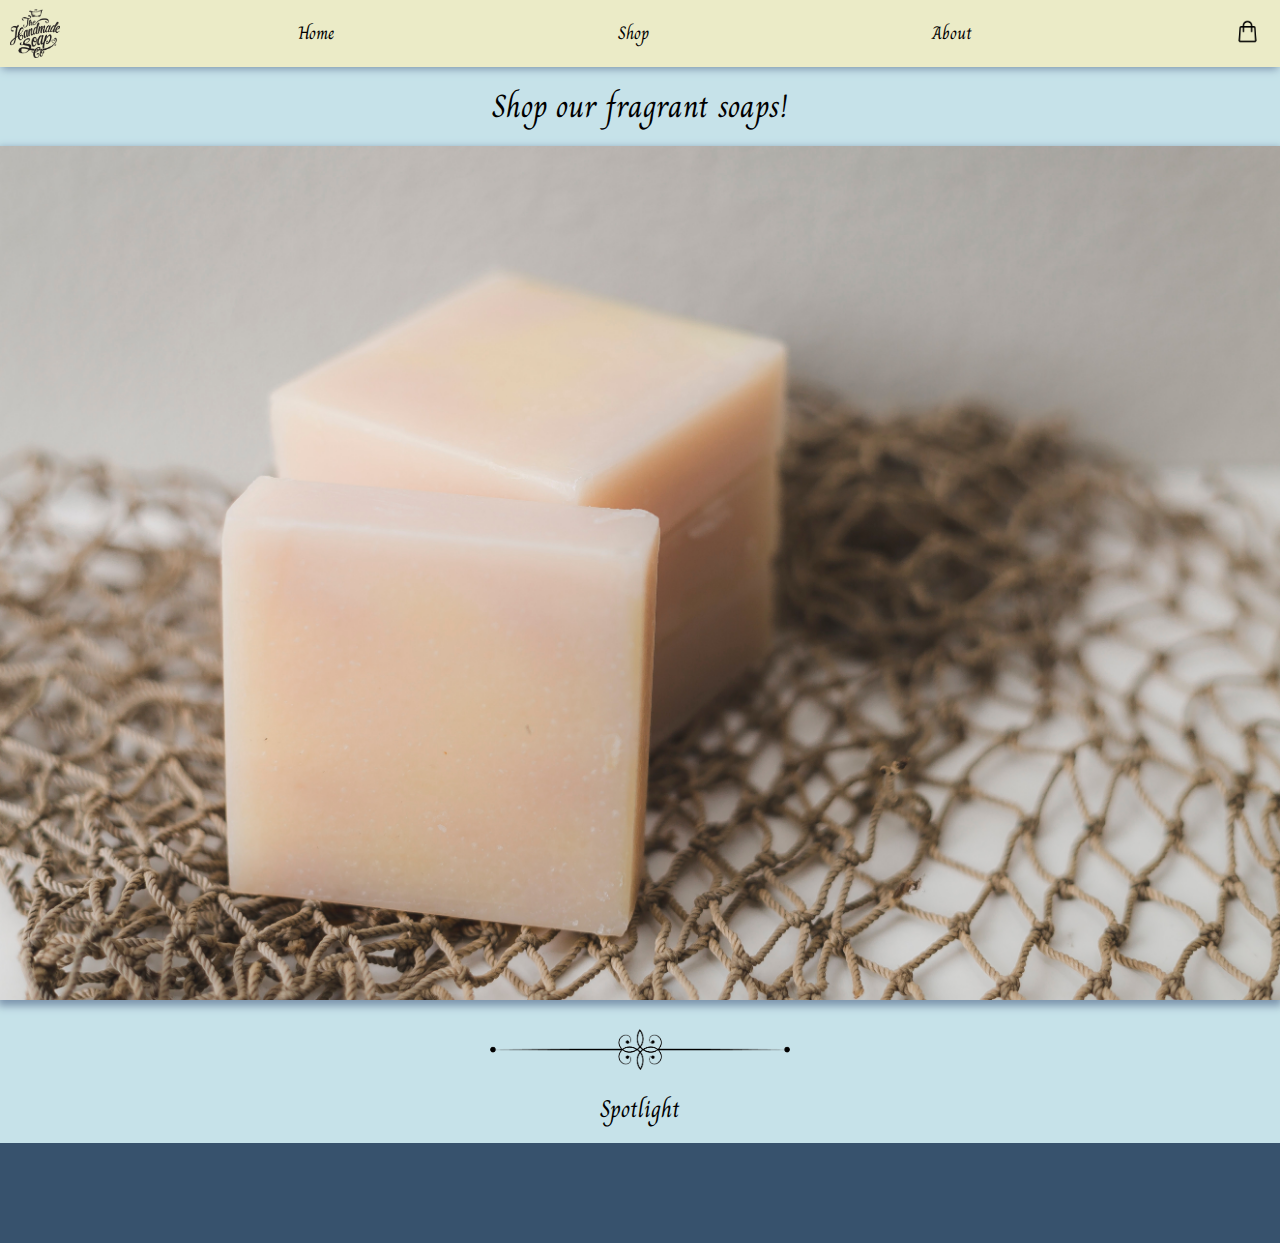
==== index.html @ ff0474ac "first commit" ====
<!DOCTYPE html>
<html lang="en">
  <head>
    <meta charset="UTF-8" />
    <meta name="viewport" content="width=device-width, initial-scale=1.0" />
    <title>Lush and Plush - Home</title>
    <link rel="stylesheet" href="./styles/normalize.css" />
    <link rel="stylesheet" href="./styles/styles.css" />
    <link rel="preconnect" href="https://fonts.googleapis.com" />
    <link rel="preconnect" href="https://fonts.gstatic.com" crossorigin />
    <link
      href="https://fonts.googleapis.com/css2?family=Alex+Brush&family=Barriecito&family=BenchNine&family=Charm&family=Cookie&family=Great+Vibes&display=swap"
      rel="stylesheet"
    />
  </head>
  <body>
    <header>
      <nav class="navbar">
        <img src="./images/soap-logo.png" alt="lush-and-plush-logo" />
        <a href="index.html">Home</a>
        <a href="shop.html">Shop</a>
        <a href="contact.html">About</a>
        <a href="shopping-cart.html" id="shopping-cart"
          ><img src="./images/shopping-bag.png" alt="shopping-cart-icon"
        /></a>
      </nav>
    </header>
    <main>
      <h1>Shop our fragrant soaps!</h1>
      <img src="./images/floral-energy.jpg" alt="header-image" id="hero-img" />
      <img src="./images/divider-3.png" alt="divider" class="divider" />
      <h2>Spotlight</h2>
    </main>
    <footer></footer>
    <script src="./scripts/catalog.js"></script>
  </body>
</html>
---- styles/styles.css ----
:root {
  --primary-color: #f0ccba;
  --secondary-color: #37526d;
  --accent-1: #c6e2e9;
  --accent-2: #ebebc7;
  --accent-3: #ebc091;
}

/* Reset default margin and padding for list items */
.navbar {
  list-style: none;
  margin: 0;
  padding: 0;
  display: flex;
  align-items: center;
  justify-content: space-between;
  background-color: var(--accent-2); /* Set your desired background color */
  padding: 8px 10px; /* Adjust the padding as needed */
  font-family: "Charm", cursive;
  font-size: 18px;
  box-shadow: 0px 4px 8px -2px #7d95ad;
}

.navbar img {
  width: 50px; /* Adjust the logo size as needed */
  height: auto;
}

.navbar a {
  text-decoration: none;
  color: #000; /* Set the text color */
  padding: 15px 30px;
  border-radius: 10px;
  margin: 0 15px; /* Adjust the spacing between links */
  transition-duration: 0.3s; /* Add smooth color transition */
}

.navbar a:hover {
  background-color: var(--primary-color); /* Change text color on hover */
}

.navbar a:last-child {
  margin-right: 0; /* Remove right margin from the last link */
}

.navbar img:last-child {
  width: 25px; /* Adjust the shopping cart icon size */
}

#shopping-cart {
  border-radius: 50%;
  padding: 10px;
}

/* Responsive styling for smaller screens */
@media (max-width: 768px) {
  .navbar {
    flex-direction: column;
    align-items: center;
  }

  .navbar a {
    margin: 10px 0;
  }
}

body {
  background-color: var(--accent-1);
}

main {
  text-align: center;
}

footer {
  background-color: var(--secondary-color);
  height: 100px;
}

#hero-img {
  width: 100%;
  box-shadow: 0px 4px 8px 2px #7d95ad;
}

h1,
h2,
h3,
h4 {
  font-family: "Charm", cursive;
  font-weight: 400;
}

.divider {
  width: 50%;
  max-width: 300px;
  display: block;
  margin: 25px auto;
}

#shop {
  display: grid;
  grid-template-columns: 1fr 6fr 1fr;
}

#catalog {
  margin: 50px;
  display: grid;
  grid-template-columns: repeat(3, 1fr);
  gap: 25px;
  grid-column: 2;
}

#catalog img {
  width: 75%;
  max-width: 200px;
  border-radius: 5px;
  box-shadow: 0px 2px 8px 1px #7d95ad;
}

.card{
  /* background-color: var(--accent-2); */
  border-radius: 10px;
  padding: 15px;
  /* box-shadow: 0px 2px 8px 1px #7d95ad; */
  /* border: var(--secondary-color) solid 5px; */
}

.card h3 {
  font-weight: 700;
  margin-bottom: 0px;
}

.card p {
  margin-top: 0px;
}
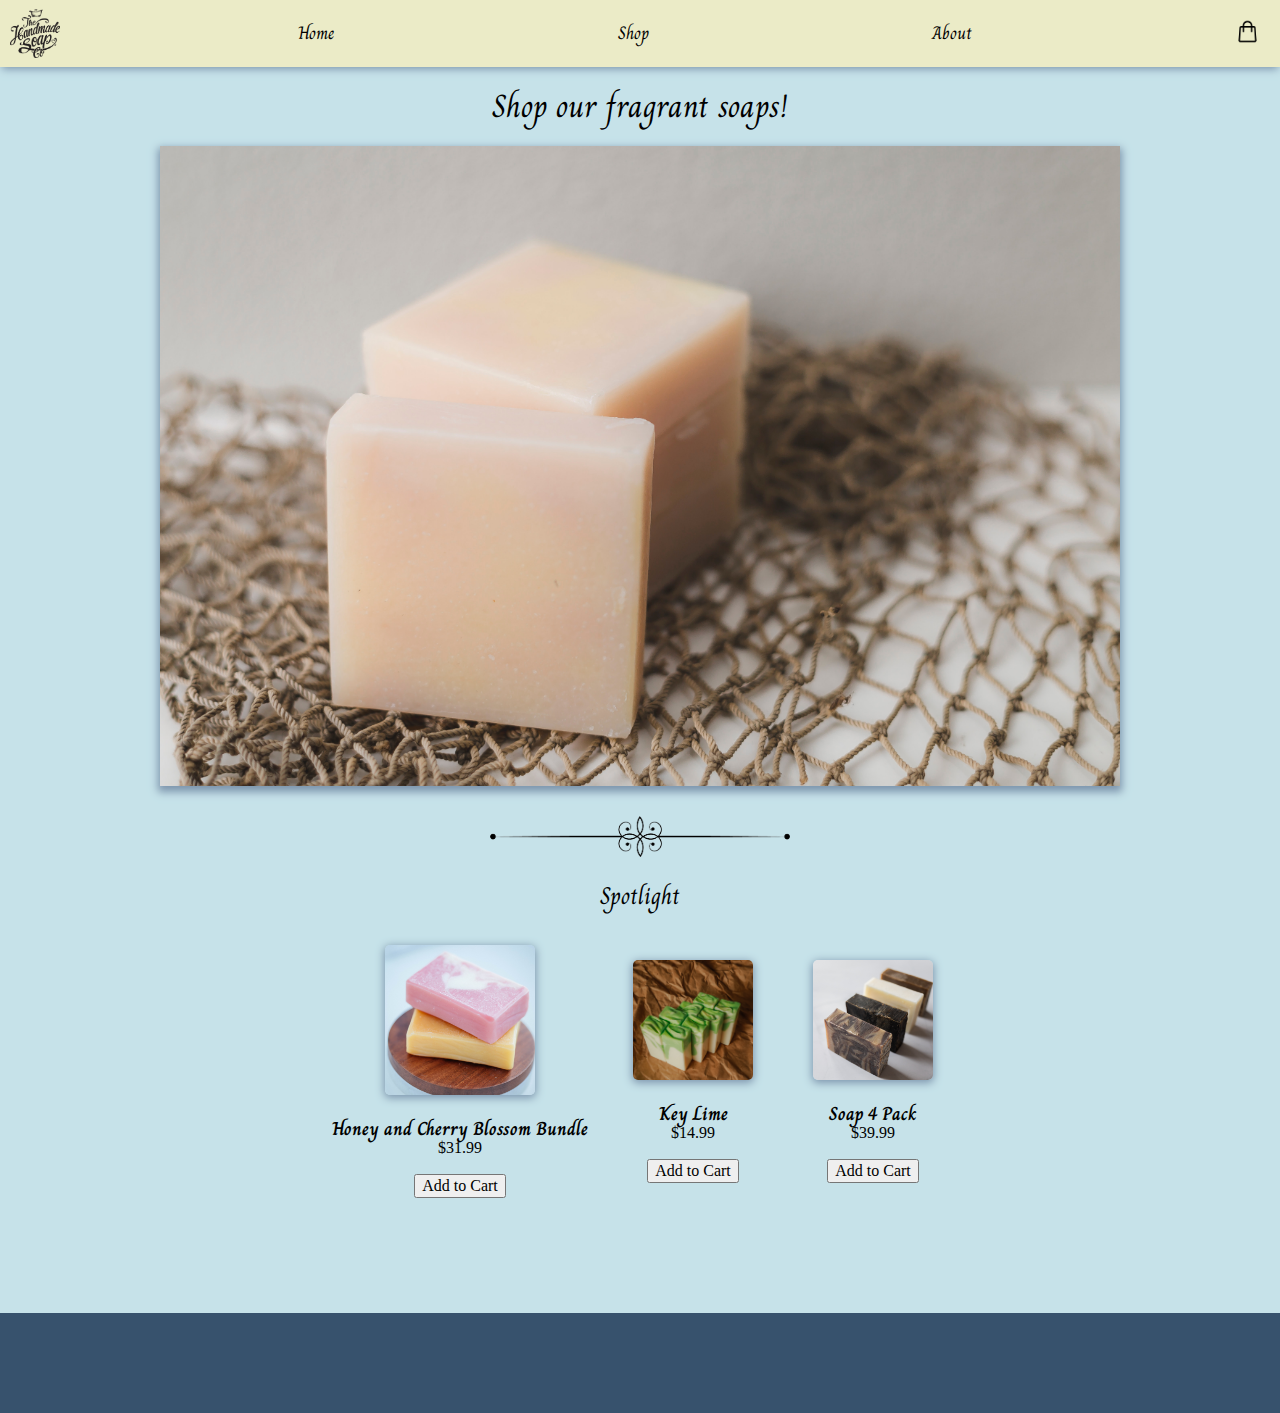
==== commit 58da5972: "Created spotlight mechanic" ====
--- a/index.html
+++ b/index.html
@@ -30,8 +30,10 @@
       <img src="./images/floral-energy.jpg" alt="header-image" id="hero-img" />
       <img src="./images/divider-3.png" alt="divider" class="divider" />
       <h2>Spotlight</h2>
+      <div id="spotlight"></div>
+      <div class="catalog"></div>
     </main>
     <footer></footer>
-    <script src="./scripts/catalog.js"></script>
+    <script src="./scripts/spotlight.js"></script>
   </body>
 </html>
--- a/styles/styles.css
+++ b/styles/styles.css
@@ -78,7 +78,7 @@
 }
 
 #hero-img {
-  width: 100%;
+  width: 75%;
   box-shadow: 0px 4px 8px 2px #7d95ad;
 }
 
@@ -102,7 +102,7 @@
   grid-template-columns: 1fr 6fr 1fr;
 }
 
-#catalog {
+.catalog {
   margin: 50px;
   display: grid;
   grid-template-columns: repeat(3, 1fr);
@@ -110,19 +110,28 @@
   grid-column: 2;
 }
 
-#catalog img {
-  width: 75%;
+#spotlight{
+  display: flex;
+  flex-direction: row;
+  align-items: center;
+  justify-content: center;
+}
+
+#spotlight img {
+  max-width: 150px;
+}
+
+
+.card img {
+  width: 80%;
   max-width: 200px;
   border-radius: 5px;
   box-shadow: 0px 2px 8px 1px #7d95ad;
 }
 
 .card{
-  /* background-color: var(--accent-2); */
   border-radius: 10px;
   padding: 15px;
-  /* box-shadow: 0px 2px 8px 1px #7d95ad; */
-  /* border: var(--secondary-color) solid 5px; */
 }
 
 .card h3 {
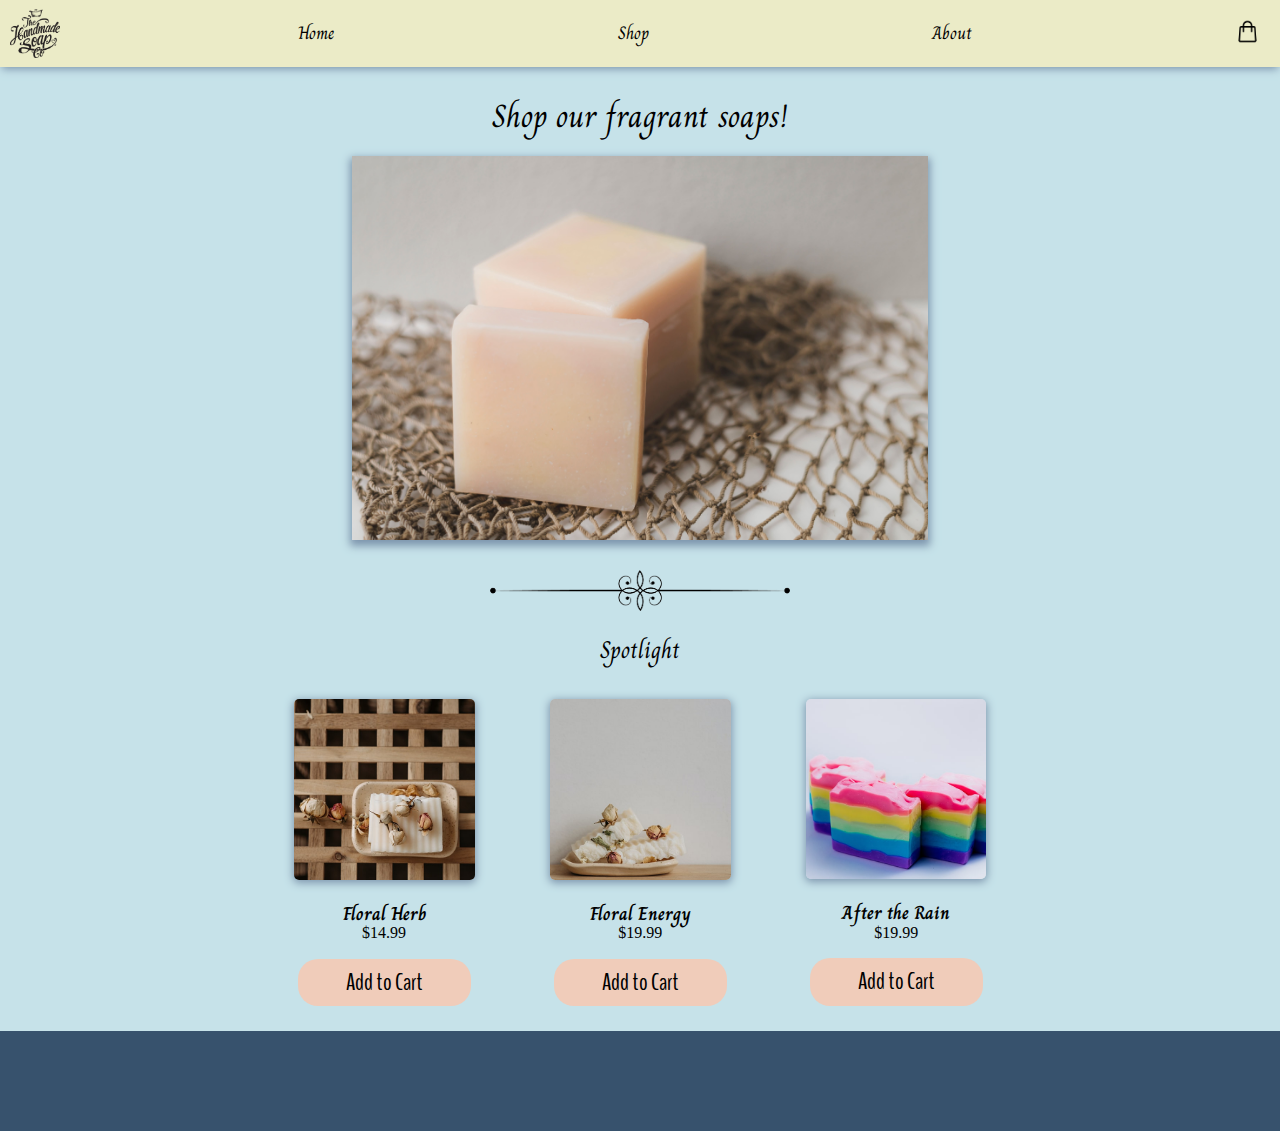
==== commit d689d102: "Spacing and styling" ====
--- a/index.html
+++ b/index.html
@@ -19,7 +19,7 @@
         <img src="./images/soap-logo.png" alt="lush-and-plush-logo" />
         <a href="index.html">Home</a>
         <a href="shop.html">Shop</a>
-        <a href="contact.html">About</a>
+        <a href="about.html">About</a>
         <a href="shopping-cart.html" id="shopping-cart"
           ><img src="./images/shopping-bag.png" alt="shopping-cart-icon"
         /></a>
--- a/styles/styles.css
+++ b/styles/styles.css
@@ -66,10 +66,13 @@
 
 body {
   background-color: var(--accent-1);
+  
 }
 
 main {
   text-align: center;
+  min-height: 76.3vh;
+  padding: 10px 20%;
 }
 
 footer {
@@ -102,7 +105,7 @@
   grid-template-columns: 1fr 6fr 1fr;
 }
 
-.catalog {
+#catalog {
   margin: 50px;
   display: grid;
   grid-template-columns: repeat(3, 1fr);
@@ -117,19 +120,15 @@
   justify-content: center;
 }
 
-#spotlight img {
-  max-width: 150px;
-}
-
-
 .card img {
   width: 80%;
-  max-width: 200px;
+  max-width: min-content;
   border-radius: 5px;
   box-shadow: 0px 2px 8px 1px #7d95ad;
 }
 
 .card{
+  max-width: 250px;
   border-radius: 10px;
   padding: 15px;
 }
@@ -143,4 +142,18 @@
   margin-top: 0px;
 }
 
+button {
+  border: none;
+  background-color: var(--primary-color);
+  padding: 10px 48px;
+  border-radius: 20px;
+  font-family: 'BenchNine', sans-serif;
+  font-size: 24px;
+}
 
+button:hover {
+  background-color: #e8b79e;
+  cursor: pointer;
+}
+
+
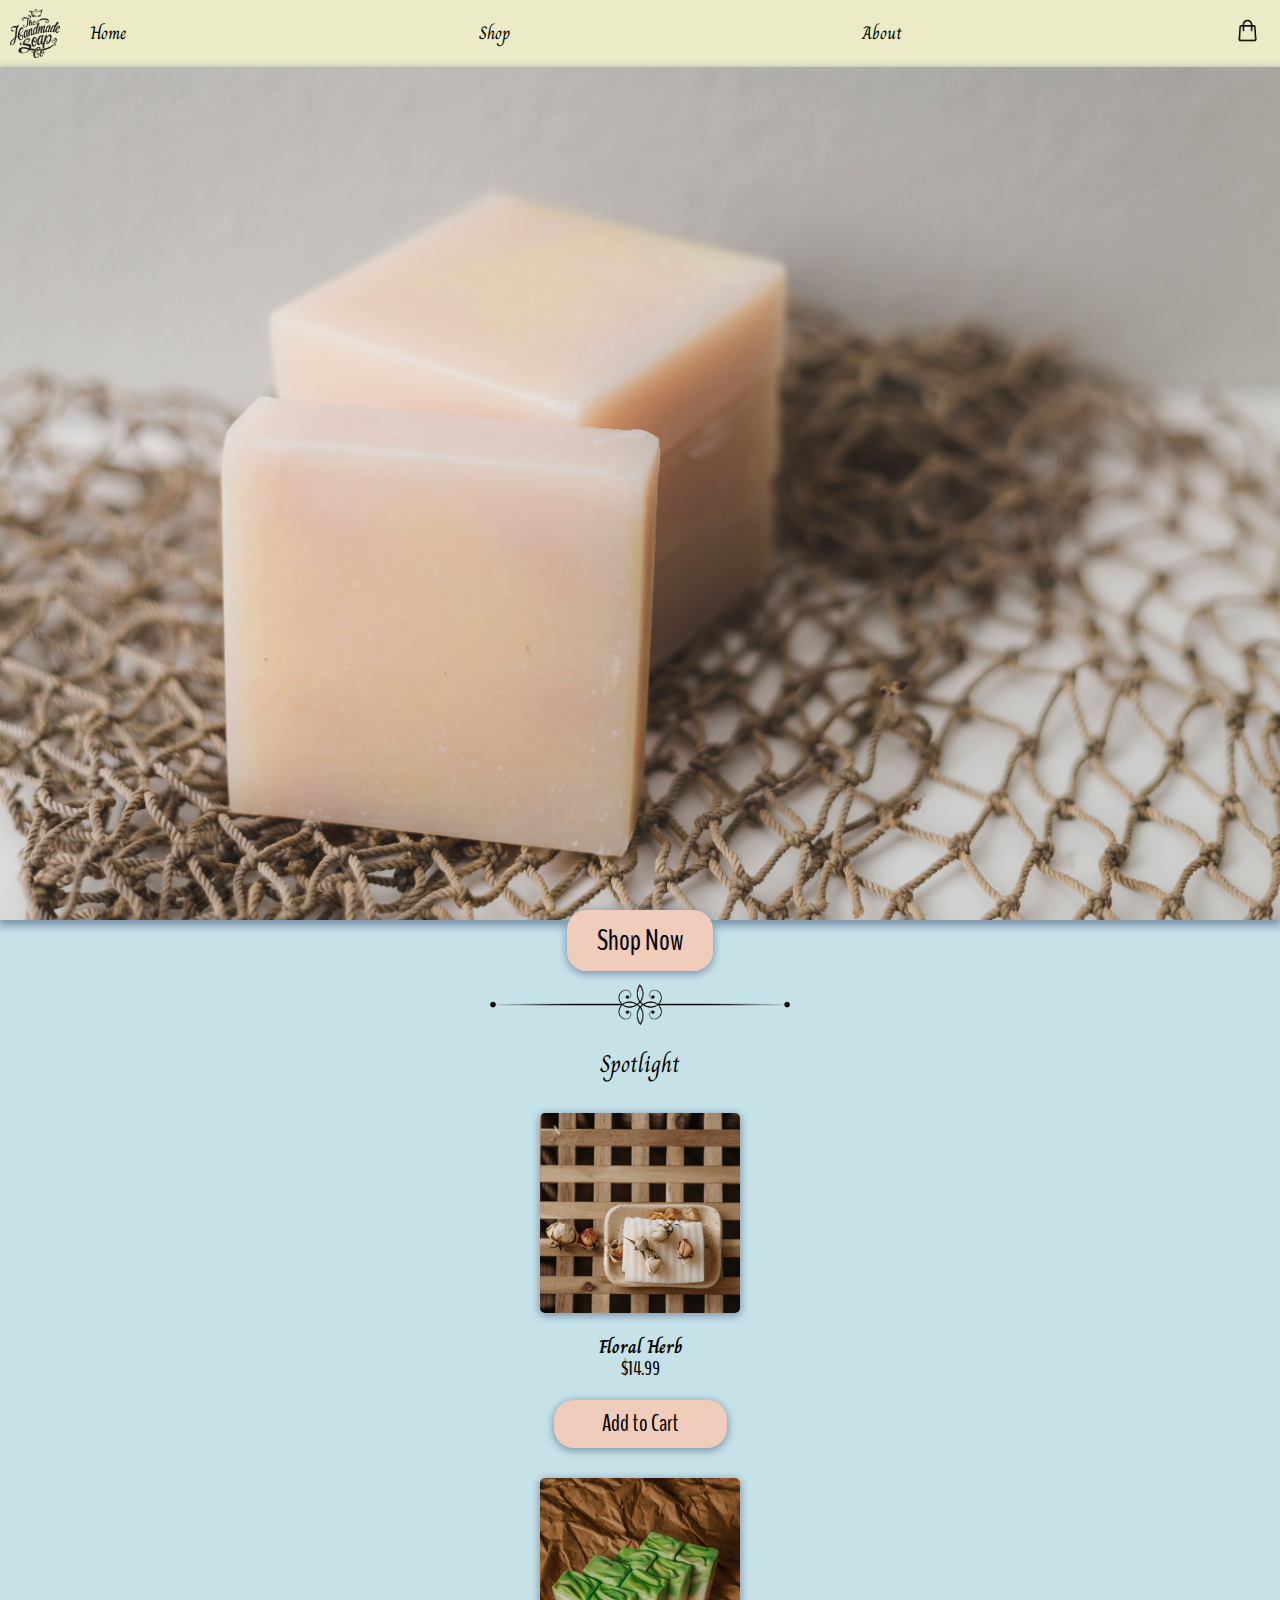
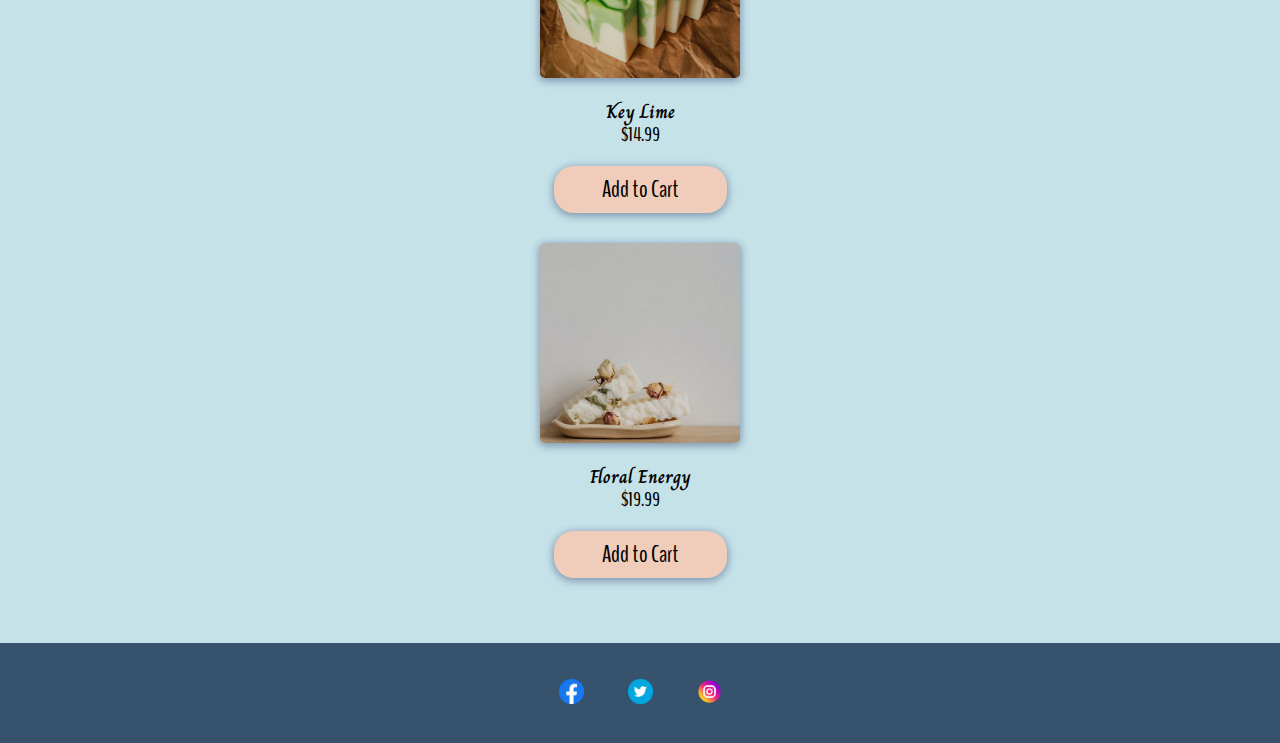
==== commit 542495f4: "Styled for mobile" ====
--- a/index.html
+++ b/index.html
@@ -12,28 +12,48 @@
       href="https://fonts.googleapis.com/css2?family=Alex+Brush&family=Barriecito&family=BenchNine&family=Charm&family=Cookie&family=Great+Vibes&display=swap"
       rel="stylesheet"
     />
+    <link
+      rel="stylesheet"
+      href="https://fonts.googleapis.com/css2?family=Material+Symbols+Outlined:opsz,wght,FILL,GRAD@24,400,0,0"
+    />
   </head>
   <body>
     <header>
       <nav class="navbar">
         <img src="./images/soap-logo.png" alt="lush-and-plush-logo" />
-        <a href="index.html">Home</a>
-        <a href="shop.html">Shop</a>
-        <a href="about.html">About</a>
-        <a href="shopping-cart.html" id="shopping-cart"
-          ><img src="./images/shopping-bag.png" alt="shopping-cart-icon"
-        /></a>
+        <div id="nav-links">
+          <a href="index.html">Home</a>
+          <a href="shop.html">Shop</a>
+          <a href="about.html">About</a>
+          <a href="shopping-cart.html" id="shopping-cart"
+            ><img src="./images/shopping-bag.png" alt="shopping-cart-icon"
+          /></a>
+        </div>
       </nav>
     </header>
     <main>
-      <h1>Shop our fragrant soaps!</h1>
+      <!-- <h1>Shop our fragrant soaps!</h1> -->
       <img src="./images/floral-energy.jpg" alt="header-image" id="hero-img" />
+      <a href="shop.html" class="call-to-action">Shop Now</a>
       <img src="./images/divider-3.png" alt="divider" class="divider" />
       <h2>Spotlight</h2>
       <div id="spotlight"></div>
       <div class="catalog"></div>
     </main>
-    <footer></footer>
+    <footer>
+      <div id="social">
+        <a href="https://facebook.com"
+          ><img src="images/facebook.webp" alt="Facebook"
+        /></a>
+        <a href="https://twitter.com"
+          ><img src="images/twitter.webp" alt="Twitter"
+        /></a>
+        <a href="https://instagram.com"
+          ><img src="images/instagram.webp" alt="Instagram"
+        /></a>
+      </div>
+    </footer>
     <script src="./scripts/spotlight.js"></script>
+    <script src="./scripts/menu.js"></script>
   </body>
 </html>
--- a/styles/styles.css
+++ b/styles/styles.css
@@ -31,12 +31,13 @@
   color: #000; /* Set the text color */
   padding: 15px 30px;
   border-radius: 10px;
-  margin: 0 15px; /* Adjust the spacing between links */
+  margin: 0; /* Adjust the spacing between links */
   transition-duration: 0.3s; /* Add smooth color transition */
 }
 
 .navbar a:hover {
-  background-color: var(--primary-color); /* Change text color on hover */
+  background-color: var(--primary-color);
+  box-shadow: 0px 2px 8px 1px #c7c79e; /* Change text color on hover */
 }
 
 .navbar a:last-child {
@@ -50,6 +51,13 @@
 #shopping-cart {
   border-radius: 50%;
   padding: 10px;
+}
+
+#nav-links {
+  display: flex;
+  width: 100%;
+  justify-content: space-between;
+  text-align: center;
 }
 
 /* Responsive styling for smaller screens */
@@ -66,22 +74,22 @@
 
 body {
   background-color: var(--accent-1);
-  
 }
 
 main {
   text-align: center;
   min-height: 76.3vh;
-  padding: 10px 20%;
 }
 
 footer {
+  display: flex;
   background-color: var(--secondary-color);
   height: 100px;
+  margin-top: 50px;
 }
 
 #hero-img {
-  width: 75%;
+  width: 100%;
   box-shadow: 0px 4px 8px 2px #7d95ad;
 }
 
@@ -93,6 +101,11 @@
   font-weight: 400;
 }
 
+p {
+  font-family: "BenchNine", sans-serif;
+  font-size: 20px;
+}
+
 .divider {
   width: 50%;
   max-width: 300px;
@@ -106,18 +119,36 @@
 }
 
 #catalog {
-  margin: 50px;
+  margin: auto;
   display: grid;
-  grid-template-columns: repeat(3, 1fr);
-  gap: 25px;
+  gap: 30px;
   grid-column: 2;
 }
 
-#spotlight{
-  display: flex;
-  flex-direction: row;
+#spotlight {
+  display: flex;
+  flex-direction: column;
   align-items: center;
   justify-content: center;
+}
+
+#about {
+  padding: 20px 20%;
+}
+
+#email {
+  padding: 10px 20px;
+  text-decoration: none;
+  color: #000;
+  background-color: var(--primary-color);
+  border-radius: 20px;
+  font-family: "BenchNine", sans-serif;
+  font-size: 24px;
+  box-shadow: 0px 2px 8px 1px #7d95ad;
+}
+
+#email:hover {
+  background-color: #e8b79e;
 }
 
 .card img {
@@ -127,7 +158,7 @@
   box-shadow: 0px 2px 8px 1px #7d95ad;
 }
 
-.card{
+.card {
   max-width: 250px;
   border-radius: 10px;
   padding: 15px;
@@ -147,8 +178,9 @@
   background-color: var(--primary-color);
   padding: 10px 48px;
   border-radius: 20px;
-  font-family: 'BenchNine', sans-serif;
+  font-family: "BenchNine", sans-serif;
   font-size: 24px;
+  box-shadow: 0px 2px 8px 1px #7d95ad;
 }
 
 button:hover {
@@ -156,4 +188,25 @@
   cursor: pointer;
 }
 
-
+#social img {
+  width: 25px;
+  margin: 20px;
+}
+
+#social {
+  align-items: center;
+  justify-content: flex-end;
+  margin: auto;
+}
+
+.call-to-action {
+  max-width: 100px;
+  padding: 10px 30px;
+  text-decoration: none;
+  color: #000;
+  background-color: var(--primary-color);
+  border-radius: 20px;
+  font-family: "BenchNine", sans-serif;
+  font-size: 30px;
+  box-shadow: 0px 2px 8px 1px #7d95ad;
+}
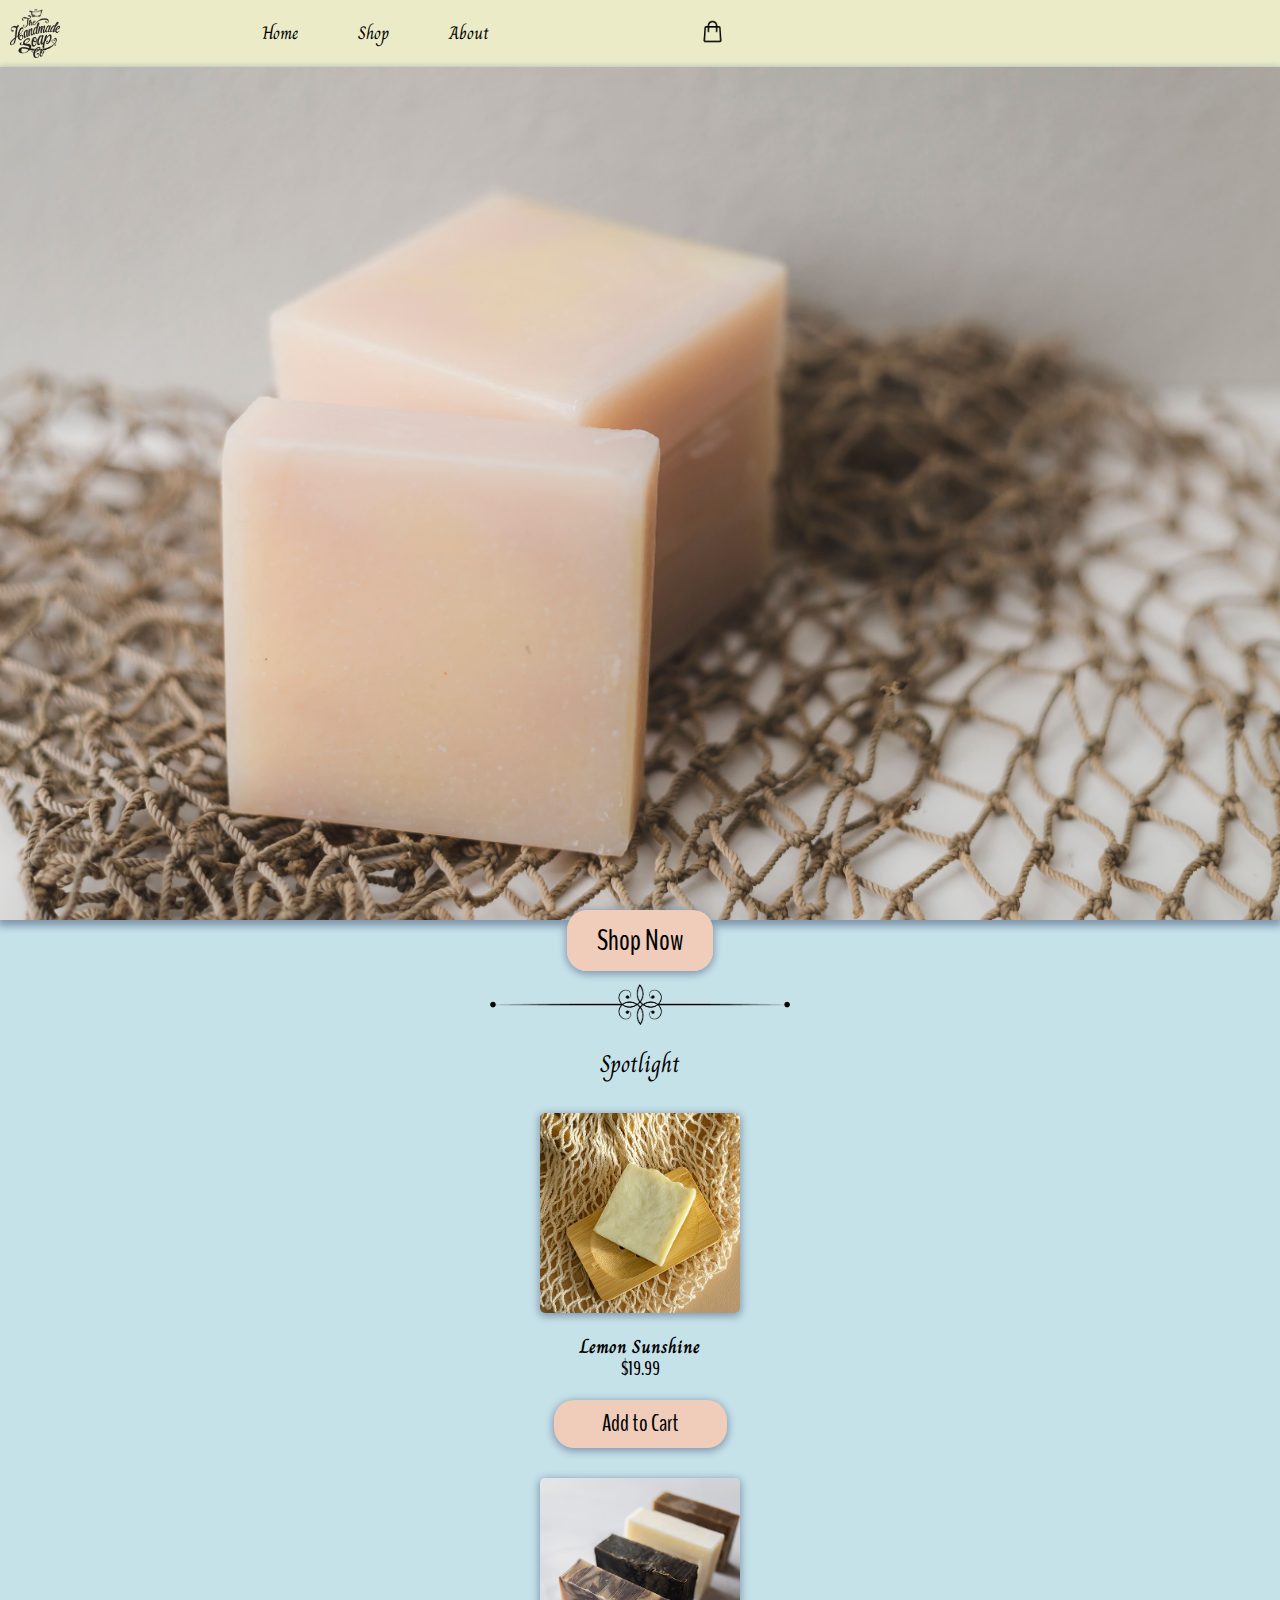
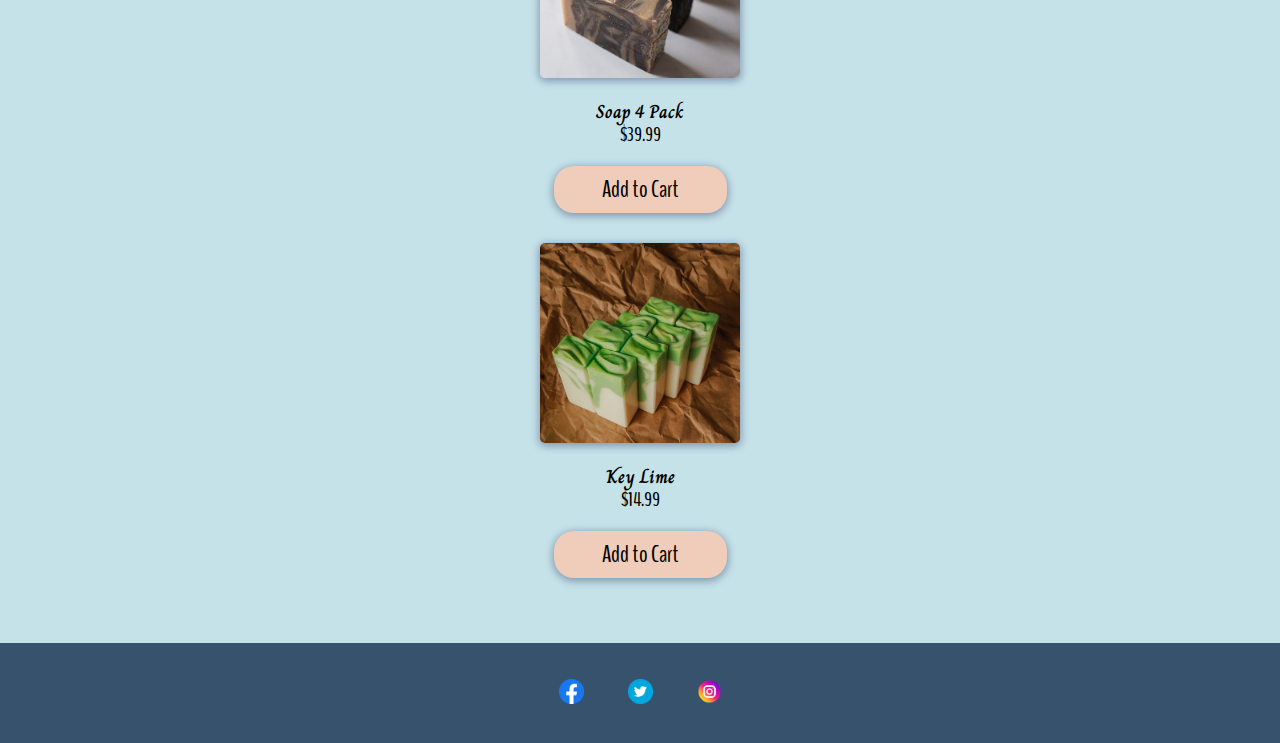
==== commit 6303a525: "Styling" ====
--- a/index.html
+++ b/index.html
@@ -6,6 +6,8 @@
     <title>Lush and Plush - Home</title>
     <link rel="stylesheet" href="./styles/normalize.css" />
     <link rel="stylesheet" href="./styles/styles.css" />
+    <link rel="stylesheet" href="./styles/medium.css" />
+    <link rel="stylesheet" href="./styles/large.css" />
     <link rel="preconnect" href="https://fonts.googleapis.com" />
     <link rel="preconnect" href="https://fonts.gstatic.com" crossorigin />
     <link
@@ -25,10 +27,10 @@
           <a href="index.html">Home</a>
           <a href="shop.html">Shop</a>
           <a href="about.html">About</a>
-          <a href="shopping-cart.html" id="shopping-cart"
-            ><img src="./images/shopping-bag.png" alt="shopping-cart-icon"
-          /></a>
         </div>
+        <a href="shopping-cart.html" id="shopping-cart"
+          ><img src="./images/shopping-bag.png" alt="shopping-cart-icon"
+        /></a>
       </nav>
     </header>
     <main>
--- a/styles/styles.css
+++ b/styles/styles.css
@@ -55,7 +55,7 @@
 
 #nav-links {
   display: flex;
-  width: 100%;
+  width: 70%;
   justify-content: space-between;
   text-align: center;
 }
@@ -67,6 +67,10 @@
     align-items: center;
   }
 
+  .navbar:last-child {
+    flex-direction: row;
+  }
+
   .navbar a {
     margin: 10px 0;
   }
--- a/styles/medium.css
+++ b/styles/medium.css
@@ -0,0 +1,18 @@
+@media (min-width: 768px) {
+  #nav-links {
+    width: 50%;
+    justify-content: center;
+  }
+
+  #nav-links:last-child {
+    justify-content: end;
+  }
+
+  .navbar {
+    justify-content: center;
+  }
+
+  .navbar:first-child {
+    justify-content: start;
+  }
+}
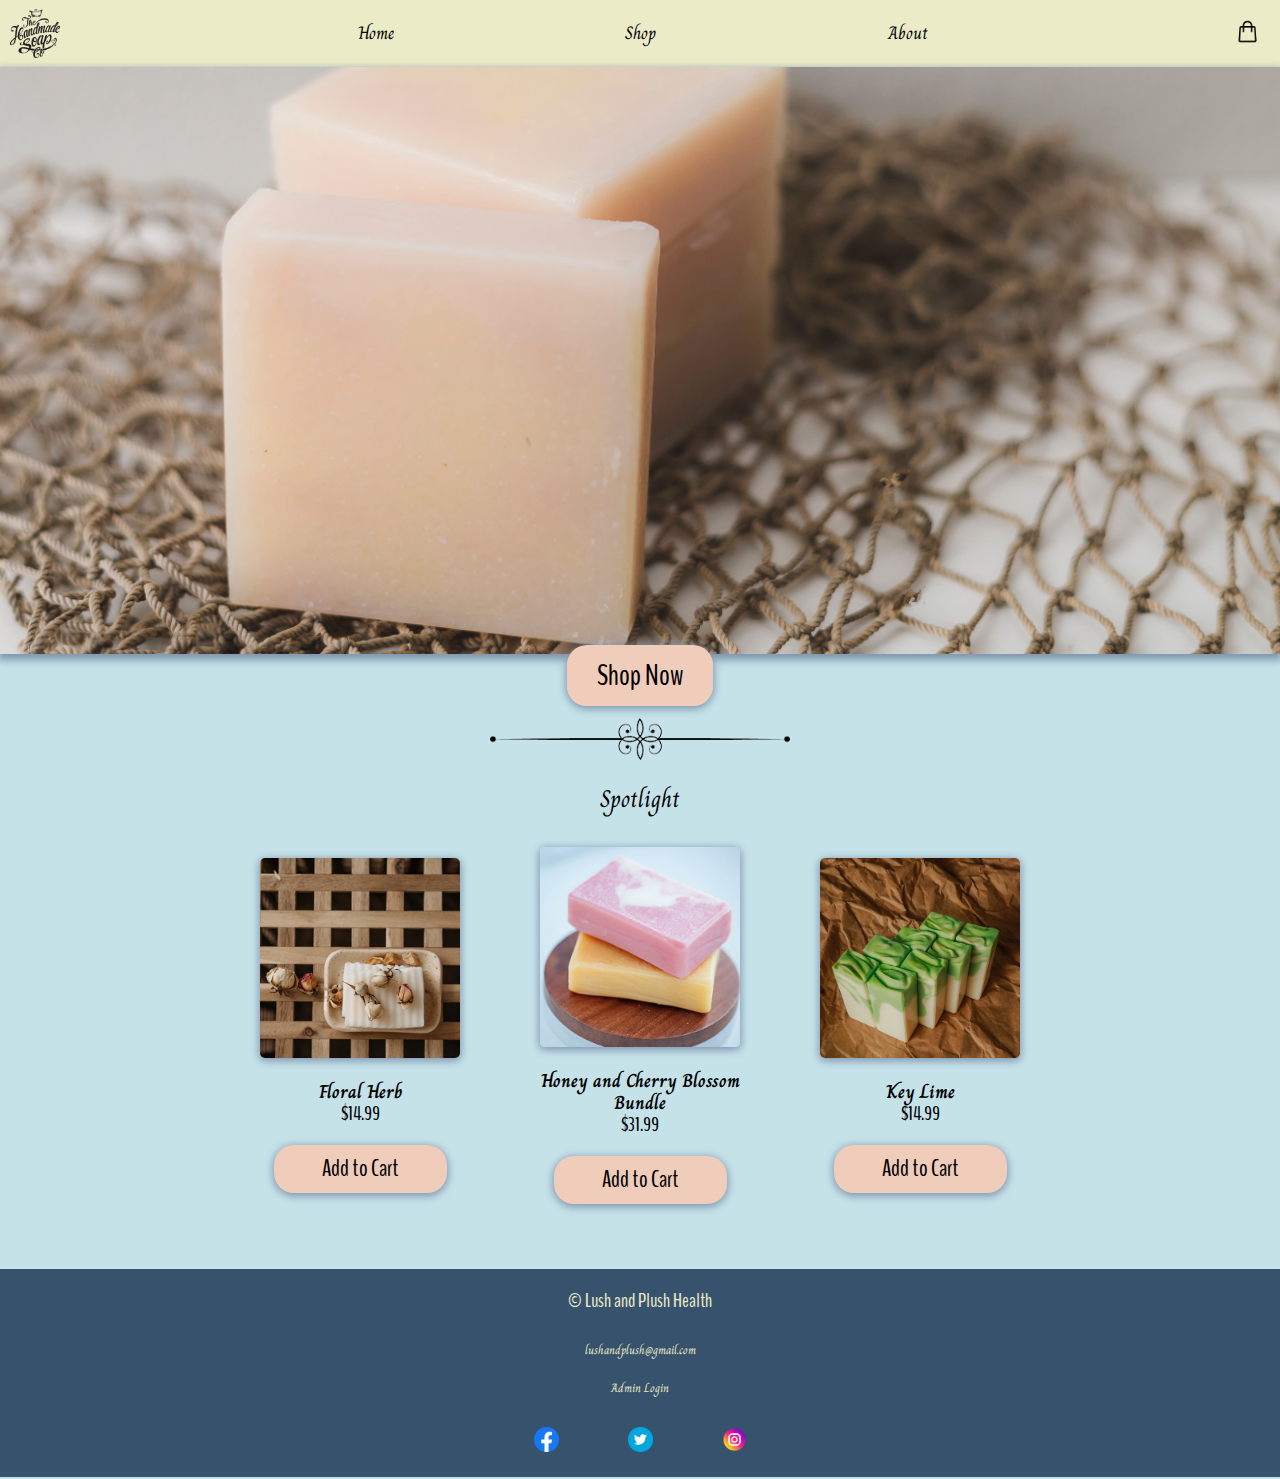
==== commit 65d777e4: "Built add to cart function and fixed styling" ====
--- a/index.html
+++ b/index.html
@@ -22,7 +22,11 @@
   <body>
     <header>
       <nav class="navbar">
-        <img src="./images/soap-logo.png" alt="lush-and-plush-logo" />
+        <img
+          src="./images/soap-logo.png"
+          alt="lush-and-plush-logo"
+          class="logo"
+        />
         <div id="nav-links">
           <a href="index.html">Home</a>
           <a href="shop.html">Shop</a>
@@ -43,6 +47,9 @@
       <div class="catalog"></div>
     </main>
     <footer>
+      <p>&copy; Lush and Plush Health</p>
+      <a href="mailto:lushandplush@gmail.com">lushandplush@gmail.com</a>
+      <a href="admin-login.html">Admin Login</a>
       <div id="social">
         <a href="https://facebook.com"
           ><img src="images/facebook.webp" alt="Facebook"
@@ -56,6 +63,5 @@
       </div>
     </footer>
     <script src="./scripts/spotlight.js"></script>
-    <script src="./scripts/menu.js"></script>
   </body>
 </html>
--- a/styles/styles.css
+++ b/styles/styles.css
@@ -21,7 +21,7 @@
   box-shadow: 0px 4px 8px -2px #7d95ad;
 }
 
-.navbar img {
+.logo {
   width: 50px; /* Adjust the logo size as needed */
   height: auto;
 }
@@ -86,10 +86,27 @@
 }
 
 footer {
-  display: flex;
+  font-family: "Charm", cursive;
+  justify-content: center;
+  text-align: center;
+  color: var(--accent-2);
+  display: flex;
+  flex-direction: column;
   background-color: var(--secondary-color);
-  height: 100px;
+  min-height: 100px;
+  margin: auto;
   margin-top: 50px;
+}
+
+footer a {
+  text-decoration: none;
+  color: var(--accent-2);
+  font-size: 12px;
+  margin: 12px;
+}
+
+footer a:hover {
+  color: #cfcf93;
 }
 
 #hero-img {
@@ -137,7 +154,7 @@
 }
 
 #about {
-  padding: 20px 20%;
+  padding: 20px 10%;
 }
 
 #email {
@@ -213,4 +230,24 @@
   font-family: "BenchNine", sans-serif;
   font-size: 30px;
   box-shadow: 0px 2px 8px 1px #7d95ad;
-}
+  margin: auto;
+}
+
+.cart {
+  display: flex;
+  flex-direction: column;
+  margin-top: 50px;
+  text-align: center;
+}
+
+.order {
+  min-height: 100px;
+}
+
+.receipt {
+  min-height: 100px;
+  background-color: rgb(241, 240, 240);
+  min-width: 300px;
+  border-radius: 10px;
+  margin: auto;
+}
--- a/styles/medium.css
+++ b/styles/medium.css
@@ -1,18 +1,27 @@
 @media (min-width: 768px) {
   #nav-links {
     width: 50%;
-    justify-content: center;
+    justify-content: space-between;
   }
 
-  #nav-links:last-child {
-    justify-content: end;
+  #spotlight {
+    flex-direction: row;
   }
 
-  .navbar {
-    justify-content: center;
+  #catalog {
+    grid-template-columns: 1fr 1fr;
   }
 
-  .navbar:first-child {
-    justify-content: start;
+  .cart {
+    margin: 25px 25px;
+    display: grid;
+    grid-template-columns: 2fr 1fr;
+  }
+
+  .receipt {
+    grid-column: 2;
+    width: 100%;
+    min-width: none;
+    max-width: 800px;
   }
 }
--- a/styles/large.css
+++ b/styles/large.css
@@ -0,0 +1,5 @@
+@media (min-width: 1278px) {
+  #catalog {
+    grid-template-columns: 1fr 1fr 1fr;
+  }
+}
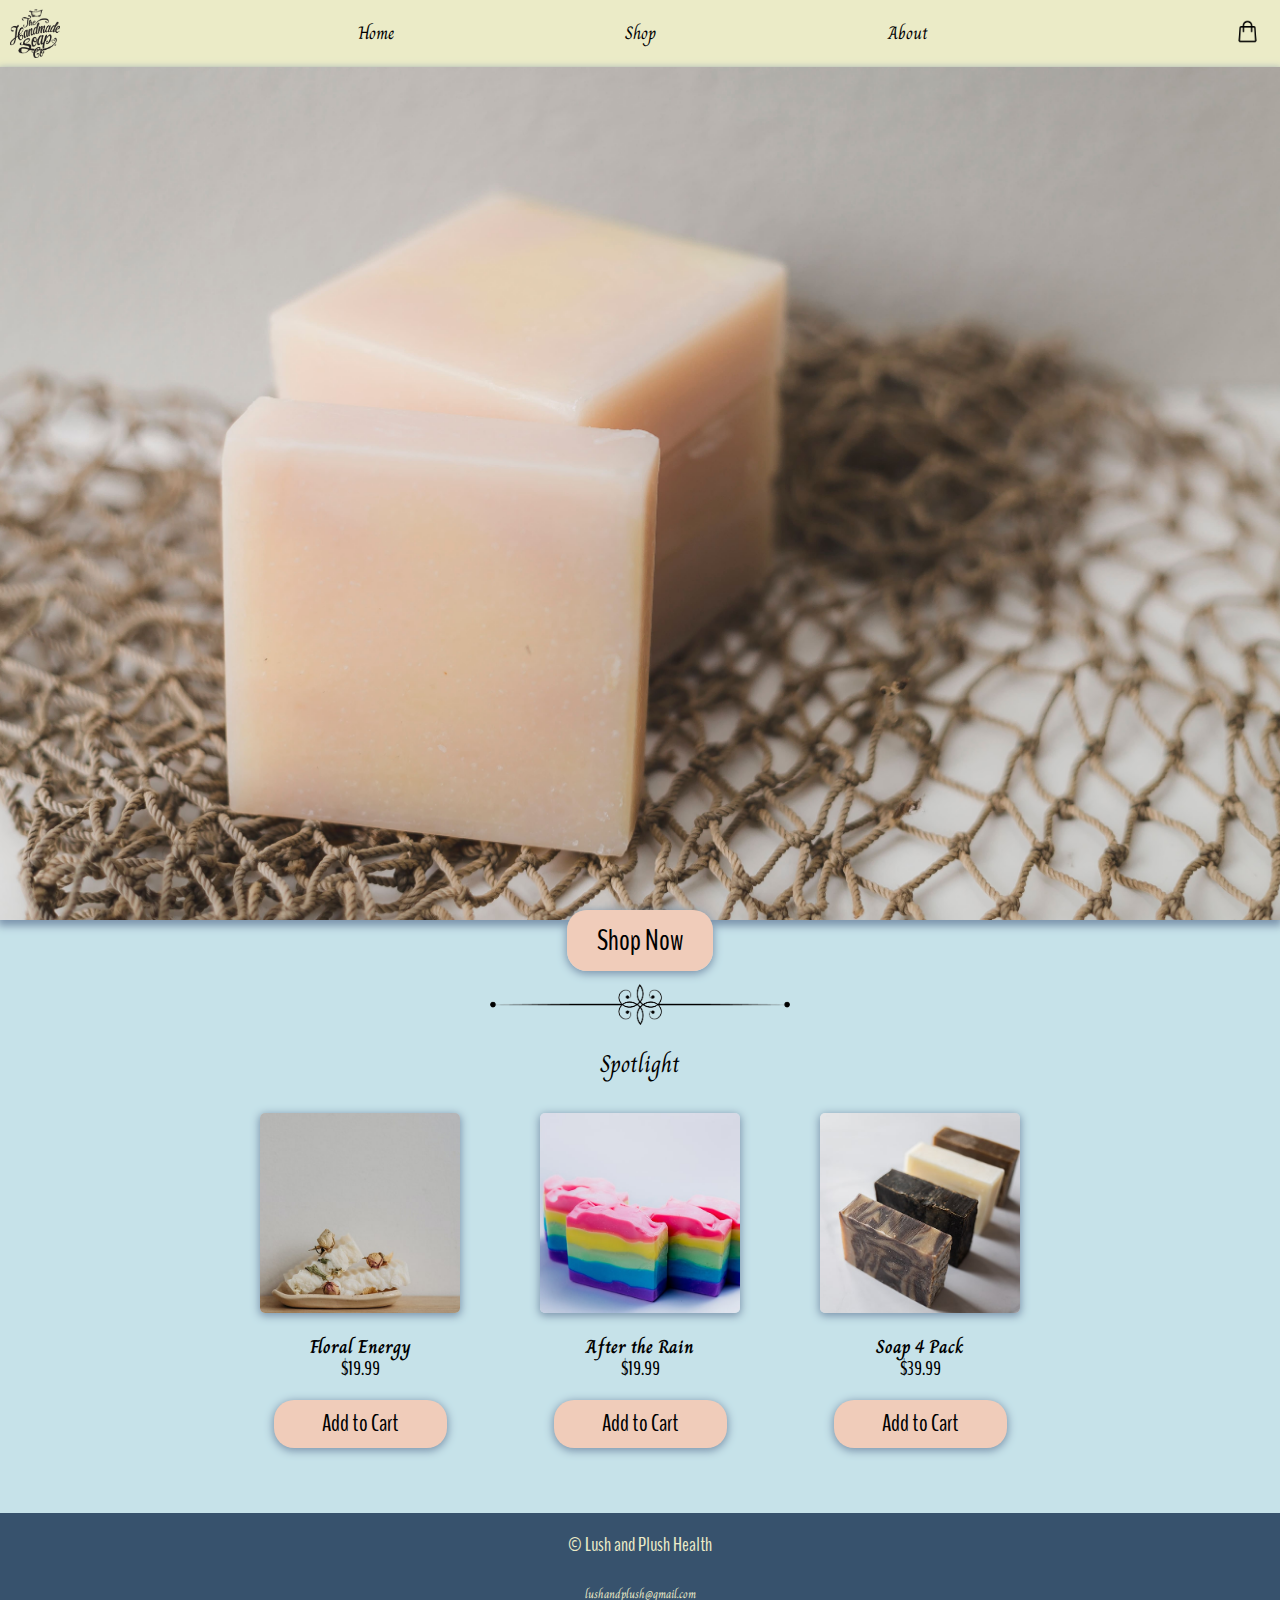
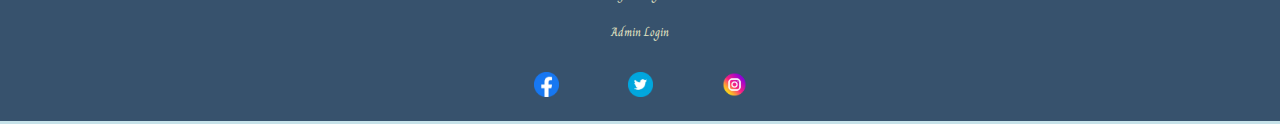
==== commit fdc8bb5d: "Syncing error." ====
--- a/index.html
+++ b/index.html
@@ -63,5 +63,6 @@
       </div>
     </footer>
     <script src="./scripts/spotlight.js"></script>
+    <script src="./scripts/menu.js"></script>
   </body>
 </html>
--- a/styles/styles.css
+++ b/styles/styles.css
@@ -94,7 +94,6 @@
   flex-direction: column;
   background-color: var(--secondary-color);
   min-height: 100px;
-  margin: auto;
   margin-top: 50px;
 }
 
@@ -230,7 +229,6 @@
   font-family: "BenchNine", sans-serif;
   font-size: 30px;
   box-shadow: 0px 2px 8px 1px #7d95ad;
-  margin: auto;
 }
 
 .cart {
@@ -247,7 +245,7 @@
 .receipt {
   min-height: 100px;
   background-color: rgb(241, 240, 240);
-  min-width: 300px;
+  min-width: 450px;
   border-radius: 10px;
   margin: auto;
 }
--- a/styles/medium.css
+++ b/styles/medium.css
@@ -15,7 +15,7 @@
   .cart {
     margin: 25px 25px;
     display: grid;
-    grid-template-columns: 2fr 1fr;
+    grid-template-columns: 3fr 2fr;
   }
 
   .receipt {
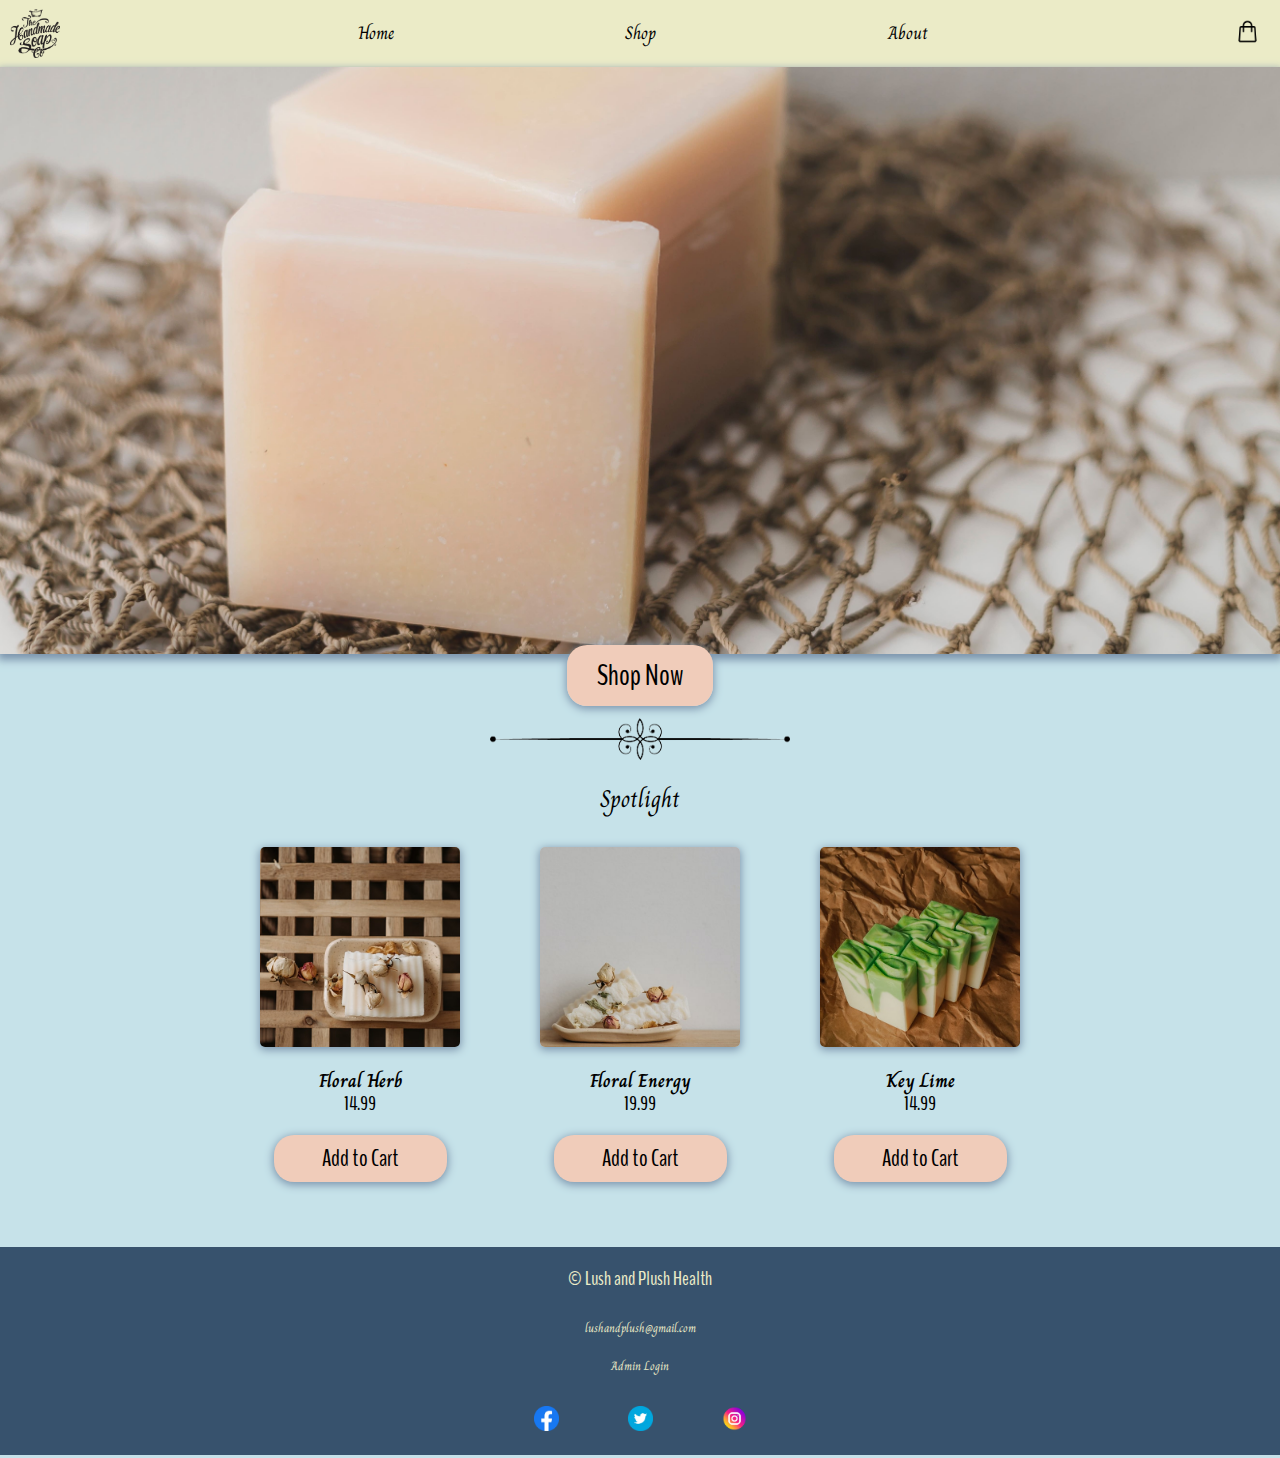
==== commit 32e4b4a9: "Bug fixes" ====
--- a/index.html
+++ b/index.html
@@ -63,6 +63,5 @@
       </div>
     </footer>
     <script src="./scripts/spotlight.js"></script>
-    <script src="./scripts/menu.js"></script>
   </body>
 </html>
--- a/styles/styles.css
+++ b/styles/styles.css
@@ -94,6 +94,7 @@
   flex-direction: column;
   background-color: var(--secondary-color);
   min-height: 100px;
+  margin: auto;
   margin-top: 50px;
 }
 
@@ -229,6 +230,7 @@
   font-family: "BenchNine", sans-serif;
   font-size: 30px;
   box-shadow: 0px 2px 8px 1px #7d95ad;
+  margin: auto;
 }
 
 .cart {
@@ -240,12 +242,30 @@
 
 .order {
   min-height: 100px;
+}
+
+.order-image {
+  width: 75px;
+  border-radius: 5px;
+}
+
+.order-card {
+  display: flex;
+  flex-direction: row;
+  justify-content: space-between;
+  align-items: center;
+  border-radius: 10px;
+  box-shadow: 0px 2px 8px 1px #7d95ad;
+  margin: 15px 50px;
+  padding: 10px 10px;
+  background-color: var(--primary-color);
 }
 
 .receipt {
   min-height: 100px;
   background-color: rgb(241, 240, 240);
-  min-width: 450px;
-  border-radius: 10px;
-  margin: auto;
-}
+  box-shadow: 0px 2px 8px 1px #7d95ad;
+  min-width: 300px;
+  border-radius: 10px;
+  margin: auto;
+}
--- a/styles/medium.css
+++ b/styles/medium.css
@@ -15,7 +15,7 @@
   .cart {
     margin: 25px 25px;
     display: grid;
-    grid-template-columns: 3fr 2fr;
+    grid-template-columns: 2fr 1fr;
   }
 
   .receipt {
